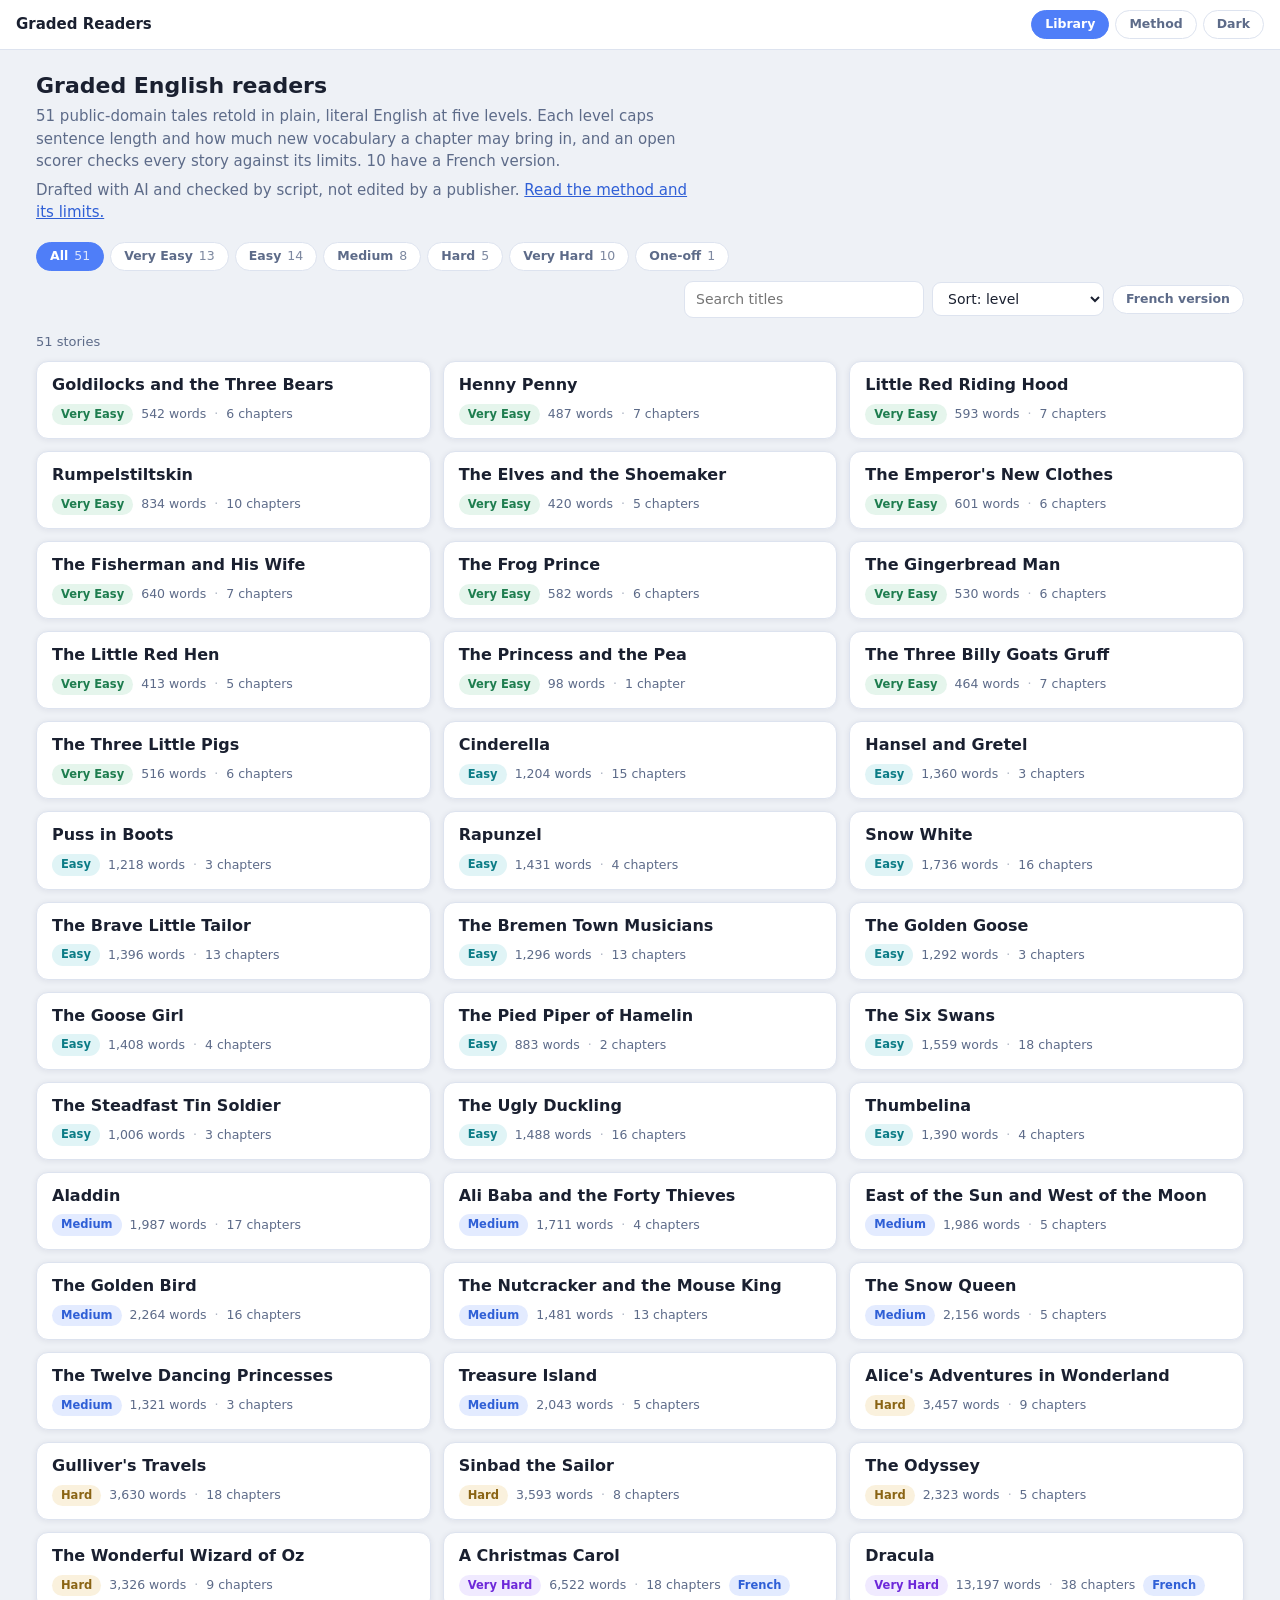
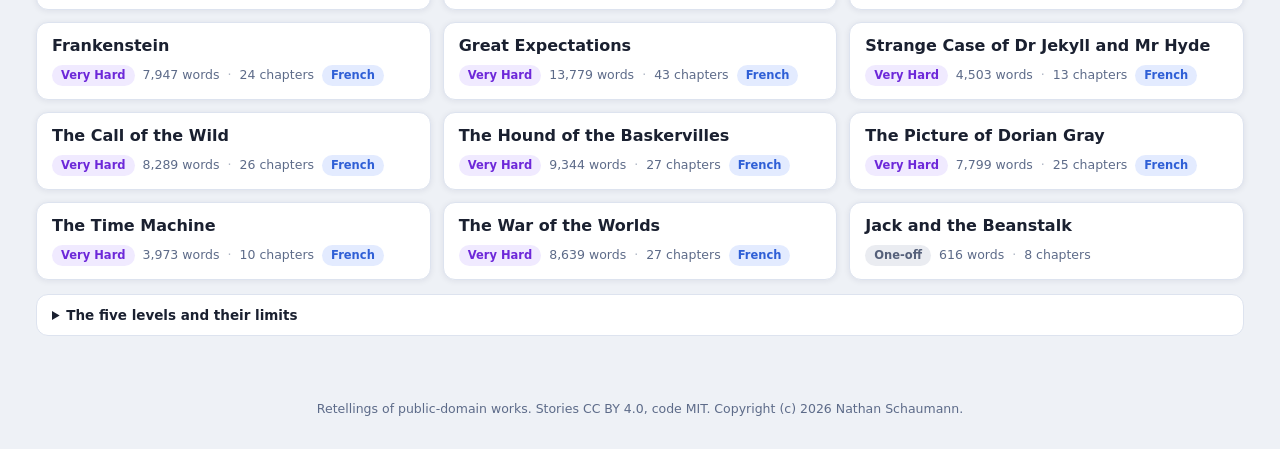
==== index.html @ 7c4550a3 "Initial commit: graded English readers (51 stories), scorer, static site Co-Authored-By: Claude Sonn" ====
<!doctype html>
<html lang="en">
<head>
<meta charset="utf-8">
<meta name="viewport" content="width=device-width, initial-scale=1">
<title>Graded Readers: public-domain tales in controlled English</title>
<meta name="description" content="Public-domain stories retold in controlled English at five levels, each checked by an open scorer. Some have a French version.">
<link rel="icon" href="data:,">
<link rel="stylesheet" href="css/style.css">
<script src="js/theme.js"></script>
</head>
<body>
<header class="topbar">
  <a class="brand" href="index.html">Graded Readers</a>
  <nav class="topnav">
    <a class="pill on" href="index.html">Library</a>
    <a class="pill" href="method.html">Method</a>
    <button class="pill" id="theme-btn" type="button">Dark</button>
  </nav>
</header>

<main class="wrap">
  <section class="intro">
    <h1>Graded English readers</h1>
    <p id="lede">Public-domain tales retold in plain, literal English at five levels. Each level caps sentence length and how much new vocabulary a chapter may bring in, and an open scorer checks every story against its limits.</p>
    <p>Drafted with AI and checked by script, not edited by a publisher. <a href="method.html">Read the method and its limits.</a></p>
  </section>

  <div class="controls">
    <div class="levels" id="levels" role="group" aria-label="Filter by level"></div>
    <div class="right">
      <input class="search" id="q" type="search" placeholder="Search titles" aria-label="Search titles" autocomplete="off">
      <select class="select" id="sort" aria-label="Sort stories">
        <option value="level">Sort: level</option>
        <option value="title">Sort: title A to Z</option>
        <option value="short">Sort: shortest first</option>
        <option value="long">Sort: longest first</option>
      </select>
      <button class="pill" id="frbtn" type="button" aria-pressed="false">French version</button>
    </div>
  </div>
  <div class="count" id="count" aria-live="polite"></div>
  <div class="grid" id="grid"></div>
  <p class="empty" id="empty" hidden>No story matches.</p>

  <details class="levelinfo">
    <summary>The five levels and their limits</summary>
    <div class="tablewrap"><table class="levels-table">
      <thead><tr><th>Level</th><th class="num">Longest sentence</th><th class="num">Guiraud ceiling, chapter</th><th class="num">Guiraud ceiling, story</th><th class="num">Stories</th></tr></thead>
      <tbody id="ltable"></tbody>
    </table></div>
    <p style="color:var(--muted);font-size:13px;margin:4px 0 0">Chapters are 300 to 600 words at every level. Guiraud is unique word stems divided by the square root of the word count, and a lower value means more repetition.</p>
  </details>
</main>

<footer class="foot">Retellings of public-domain works. Stories CC BY 4.0, code MIT. Copyright (c) 2026 Nathan Schaumann.</footer>
<script src="js/library.js"></script>
</body>
</html>
---- css/style.css ----
/* Graded Readers: shared styles. Light and dark from tokens. */
:root {
  --bg: #eef1f6; --card: #fff; --card-2: #f5f7fb;
  --border: #dde3ef; --border-soft: #e8ecf4;
  --text: #1a2030; --muted: #5d6b89;
  --accent: #4f7ef8; --accent-text: #2f5fd6; --accent-soft: #e3ebff;
  --on-accent: #fff;
  --paper: #fff; --paper-text: #1d2333;
  --fr-bg: #f3f6ff; --fr-bar: #8fa8f0;
  --lv-VE: #1e7d4f; --lv-VE-bg: #e5f5ec;
  --lv-E: #0c7c86; --lv-E-bg: #e0f4f6;
  --lv-M: #2f5fd6; --lv-M-bg: #e3ebff;
  --lv-H: #8a6414; --lv-H-bg: #faf1dd;
  --lv-VH: #6d28d9; --lv-VH-bg: #f0eaff;
  --lv-oneoff: #55607a; --lv-oneoff-bg: #eaecf1;
  --shadow: 0 1px 6px rgba(20,30,60,.08);
  --radius: 12px;
  --font-sans: -apple-system, BlinkMacSystemFont, "Segoe UI", system-ui, sans-serif;
  --font-read: Georgia, "Iowan Old Style", "Palatino Linotype", Palatino, "Times New Roman", serif;
  --read-size: 19px;
}
:root[data-theme="dark"] {
  --bg: #12151d; --card: #1b202c; --card-2: #212838;
  --border: #2c3446; --border-soft: #262d3d;
  --text: #e6eaf4; --muted: #9aa6c0;
  --accent: #7c9bff; --accent-text: #9db4ff; --accent-soft: #24304f;
  --on-accent: #0d1220;
  --paper: #181d29; --paper-text: #dfe4f0;
  --fr-bg: #1e2638; --fr-bar: #4d64a8;
  --lv-VE: #6fd6a0; --lv-VE-bg: #17322a;
  --lv-E: #6bd2dc; --lv-E-bg: #15313a;
  --lv-M: #9db4ff; --lv-M-bg: #22305a;
  --lv-H: #f0c96a; --lv-H-bg: #3a2f14;
  --lv-VH: #c4a6ff; --lv-VH-bg: #2f2350;
  --lv-oneoff: #b3bdd4; --lv-oneoff-bg: #2a3142;
  --shadow: 0 1px 6px rgba(0,0,0,.4);
}
@media (prefers-color-scheme: dark) {
  :root:not([data-theme="light"]) {
    --bg: #12151d; --card: #1b202c; --card-2: #212838;
    --border: #2c3446; --border-soft: #262d3d;
    --text: #e6eaf4; --muted: #9aa6c0;
    --accent: #7c9bff; --accent-text: #9db4ff; --accent-soft: #24304f;
    --on-accent: #0d1220;
    --paper: #181d29; --paper-text: #dfe4f0;
    --fr-bg: #1e2638; --fr-bar: #4d64a8;
    --lv-VE: #6fd6a0; --lv-VE-bg: #17322a;
    --lv-E: #6bd2dc; --lv-E-bg: #15313a;
    --lv-M: #9db4ff; --lv-M-bg: #22305a;
    --lv-H: #f0c96a; --lv-H-bg: #3a2f14;
    --lv-VH: #c4a6ff; --lv-VH-bg: #2f2350;
    --lv-oneoff: #b3bdd4; --lv-oneoff-bg: #2a3142;
    --shadow: 0 1px 6px rgba(0,0,0,.4);
  }
}

* , *::before, *::after { box-sizing: border-box; }
html { -webkit-text-size-adjust: 100%; }
body {
  margin: 0; background: var(--bg); color: var(--text);
  font-family: var(--font-sans); font-size: 15px; line-height: 1.5;
}
a { color: var(--accent-text); }
button, input, select { font: inherit; color: inherit; }
[hidden] { display: none !important; }

/* ---------- top bar ---------- */
.topbar {
  display: flex; align-items: center; gap: 14px; flex-wrap: wrap;
  padding: 10px 16px; background: var(--card); border-bottom: 1px solid var(--border);
}
.brand { font-weight: 700; font-size: 15px; color: var(--text); text-decoration: none; white-space: nowrap; }
.topnav { display: flex; gap: 6px; margin-left: auto; align-items: center; flex-wrap: wrap; }
.pill {
  display: inline-flex; align-items: center; gap: 6px; appearance: none; cursor: pointer;
  font-size: 12.5px; font-weight: 700; line-height: 1.35; white-space: nowrap;
  padding: 5px 13px; border-radius: 999px; text-decoration: none;
  border: 1px solid var(--border); background: var(--card); color: var(--muted);
}
.pill:hover { border-color: var(--accent); color: var(--text); }
.pill[aria-pressed="true"], .pill.on { background: var(--accent); border-color: var(--accent); color: var(--on-accent); }
.pill .n { font-weight: 500; opacity: .8; }

/* ---------- library ---------- */
.wrap { max-width: 1240px; margin: 0 auto; padding: 22px 16px 40px; }
.intro h1 { font-size: 22px; margin: 0 0 6px; line-height: 1.25; }
.intro p { margin: 0 0 6px; color: var(--muted); max-width: 70ch; }
.controls { display: flex; flex-wrap: wrap; gap: 10px 14px; align-items: center; margin: 18px 0 14px; }
.controls .levels { display: flex; flex-wrap: wrap; gap: 6px; }
.controls .right { display: flex; gap: 8px; margin-left: auto; align-items: center; flex-wrap: wrap; }
.search, .select {
  border: 1px solid var(--border); background: var(--card); border-radius: 9px;
  padding: 7px 11px; font-size: 14px;
}
.search { width: 240px; max-width: 100%; }
.count { color: var(--muted); font-size: 13px; margin-bottom: 10px; }

.grid { display: grid; grid-template-columns: repeat(auto-fill, minmax(360px, 1fr)); gap: 12px; }
.card {
  display: flex; flex-direction: column; gap: 8px; text-decoration: none; color: var(--text);
  background: var(--card); border: 1px solid var(--border); border-radius: var(--radius);
  padding: 13px 15px; box-shadow: var(--shadow); transition: border-color .12s, transform .08s;
}
.card:hover { border-color: var(--accent); transform: translateY(-1px); }
.card:focus-visible, .pill:focus-visible, .search:focus-visible, .select:focus-visible, .btn:focus-visible {
  outline: 2px solid var(--accent); outline-offset: 2px;
}
.card h2 { font-size: 16px; line-height: 1.3; margin: 0; font-weight: 700; }
.card .row { display: flex; gap: 6px 8px; align-items: center; flex-wrap: wrap; font-size: 12.5px; color: var(--muted); }
.card .row .dot { opacity: .5; }
.badge {
  display: inline-block; font-size: 11.5px; font-weight: 700; padding: 2px 9px; border-radius: 999px;
  white-space: nowrap; line-height: 1.5;
}
.badge.fr { background: var(--accent-soft); color: var(--accent-text); }
.lv-VE { background: var(--lv-VE-bg); color: var(--lv-VE); }
.lv-E { background: var(--lv-E-bg); color: var(--lv-E); }
.lv-M { background: var(--lv-M-bg); color: var(--lv-M); }
.lv-H { background: var(--lv-H-bg); color: var(--lv-H); }
.lv-VH { background: var(--lv-VH-bg); color: var(--lv-VH); }
.lv-oneoff { background: var(--lv-oneoff-bg); color: var(--lv-oneoff); }
.empty { color: var(--muted); padding: 30px 0; text-align: center; }

.levels-table { margin: 4px 0 0; }
details.levelinfo { margin-top: 14px; background: var(--card); border: 1px solid var(--border); border-radius: var(--radius); padding: 10px 15px; }
details.levelinfo summary { cursor: pointer; font-weight: 700; font-size: 13.5px; }
.tablewrap { overflow-x: auto; }
table { border-collapse: collapse; width: 100%; font-size: 13.5px; margin: 8px 0; }
th, td { text-align: left; padding: 6px 10px; border-bottom: 1px solid var(--border-soft); white-space: nowrap; }
th { color: var(--muted); font-weight: 700; font-size: 12.5px; }
td.num, th.num { text-align: right; }

.foot { color: var(--muted); font-size: 12.5px; text-align: center; padding: 24px 16px 30px; }

/* ---------- reader ---------- */
.readerbar {
  position: sticky; top: 0; z-index: 5; background: var(--card); border-bottom: 1px solid var(--border);
  padding: 8px 16px; display: flex; flex-wrap: wrap; gap: 8px 10px; align-items: center;
}
.readerbar .title { font-weight: 700; font-size: 15px; margin-right: auto; min-width: 0; }
.seg { display: inline-flex; border: 1px solid var(--border); border-radius: 999px; overflow: hidden; }
.seg button {
  appearance: none; border: 0; background: var(--card); color: var(--muted); cursor: pointer;
  padding: 5px 12px; font-size: 12.5px; font-weight: 700; white-space: nowrap;
}
.seg button + button { border-left: 1px solid var(--border); }
.seg button[aria-pressed="true"] { background: var(--accent); color: var(--on-accent); }
.tool { display: inline-flex; align-items: center; gap: 6px; font-size: 12.5px; color: var(--muted); white-space: nowrap; }
.tool input[type=checkbox] { accent-color: var(--accent); }
.readerbar .select { padding: 4px 8px; font-size: 12.5px; max-width: 220px; }

.paper {
  max-width: 44rem; margin: 22px auto 60px; padding: 30px 34px 40px; background: var(--paper); color: var(--paper-text);
  border: 1px solid var(--border); border-radius: var(--radius); box-shadow: var(--shadow);
  font-family: var(--font-read); font-size: var(--read-size); line-height: 1.7;
}
.paper.wide { max-width: 78rem; }
.story-head h1 { font-family: var(--font-sans); font-size: 26px; line-height: 1.25; margin: 0 0 8px; }
.story-head .row { display: flex; flex-wrap: wrap; gap: 6px 10px; align-items: center; font: 13px/1.4 var(--font-sans); color: var(--muted); }
details.report { font: 13.5px/1.5 var(--font-sans); margin: 14px 0 6px; border: 1px solid var(--border); border-radius: 10px; padding: 8px 12px; background: var(--card-2); color: var(--text); }
details.report summary { cursor: pointer; font-weight: 700; }
details.report p { margin: 8px 0; }
.chapter { margin-top: 2.2em; scroll-margin-top: 70px; }
.chapter .eyebrow { font: 700 12px/1 var(--font-sans); letter-spacing: .08em; text-transform: uppercase; color: var(--muted); }
.chapter h2 { font-family: var(--font-sans); font-size: 21px; line-height: 1.3; margin: 6px 0 4px; }
.chapter .also { font: 13px/1.4 var(--font-sans); color: var(--muted); margin: 0 0 8px; }
.para { margin: 0 0 1.05em; }
.pair { display: grid; grid-template-columns: 1fr; gap: 0; margin: 0 0 1.05em; }
.pair.two { grid-template-columns: 1fr 1fr; gap: 0 30px; }
.pair .fr, .para.fr { background: var(--fr-bg); border-left: 3px solid var(--fr-bar); padding: 6px 12px; border-radius: 0 8px 8px 0; }
.pair.two .fr { margin: 0; }
.pair .en, .pair .fr { margin: 0; }
.pair:not(.two) .fr { margin-top: .55em; }
.summary { font: italic 14px/1.5 var(--font-sans); color: var(--muted); margin: -.55em 0 1.05em; padding-left: 12px; border-left: 3px solid var(--border); }
.script .line { display: block; margin: 0 0 .25em; }
.sp { font-family: var(--font-sans); font-weight: 700; font-size: .82em; color: var(--accent-text); margin-right: .35em; }
.pager { display: flex; justify-content: space-between; gap: 10px; margin-top: 2.4em; font-family: var(--font-sans); }
.btn { display: inline-block; text-decoration: none; cursor: pointer; border: 1px solid var(--border); background: var(--card); color: var(--text); border-radius: 9px; padding: 7px 14px; font: 700 13px var(--font-sans); }
.btn:hover { border-color: var(--accent); }
.loading, .err { max-width: 44rem; margin: 40px auto; padding: 0 16px; color: var(--muted); }

/* method page */
.doc { max-width: 46rem; margin: 22px auto 50px; padding: 26px 30px 34px; background: var(--card); border: 1px solid var(--border); border-radius: var(--radius); box-shadow: var(--shadow); line-height: 1.6; }
.doc h1 { font-size: 24px; margin: 0 0 4px; }
.doc h2 { font-size: 18px; margin: 1.5em 0 .4em; }
.doc ul { padding-left: 1.2em; }
.doc li { margin: .35em 0; }
.doc code { font-family: ui-monospace, "SF Mono", Menlo, Consolas, monospace; font-size: .9em; background: var(--card-2); padding: 1px 5px; border-radius: 5px; }

@media (max-width: 900px) {
  .pair.two { grid-template-columns: 1fr; }
  .pair.two .fr { margin-top: .55em; }
}
@media (max-width: 640px) {
  .grid { grid-template-columns: 1fr; }
  .paper { margin: 12px 0 40px; padding: 20px 16px 30px; border-radius: 0; border-left: 0; border-right: 0; }
  .doc { margin: 12px 0 30px; padding: 20px 16px 26px; border-radius: 0; border-left: 0; border-right: 0; }
  .story-head h1 { font-size: 18px; }
  .story-head .row { gap: 6px 8px; font-size: 12.5px; }
  .readerbar { position: static; }
  .readerbar .title { flex-basis: 100%; }
  .search { width: 100%; }
  .controls .right { margin-left: 0; width: 100%; }
}
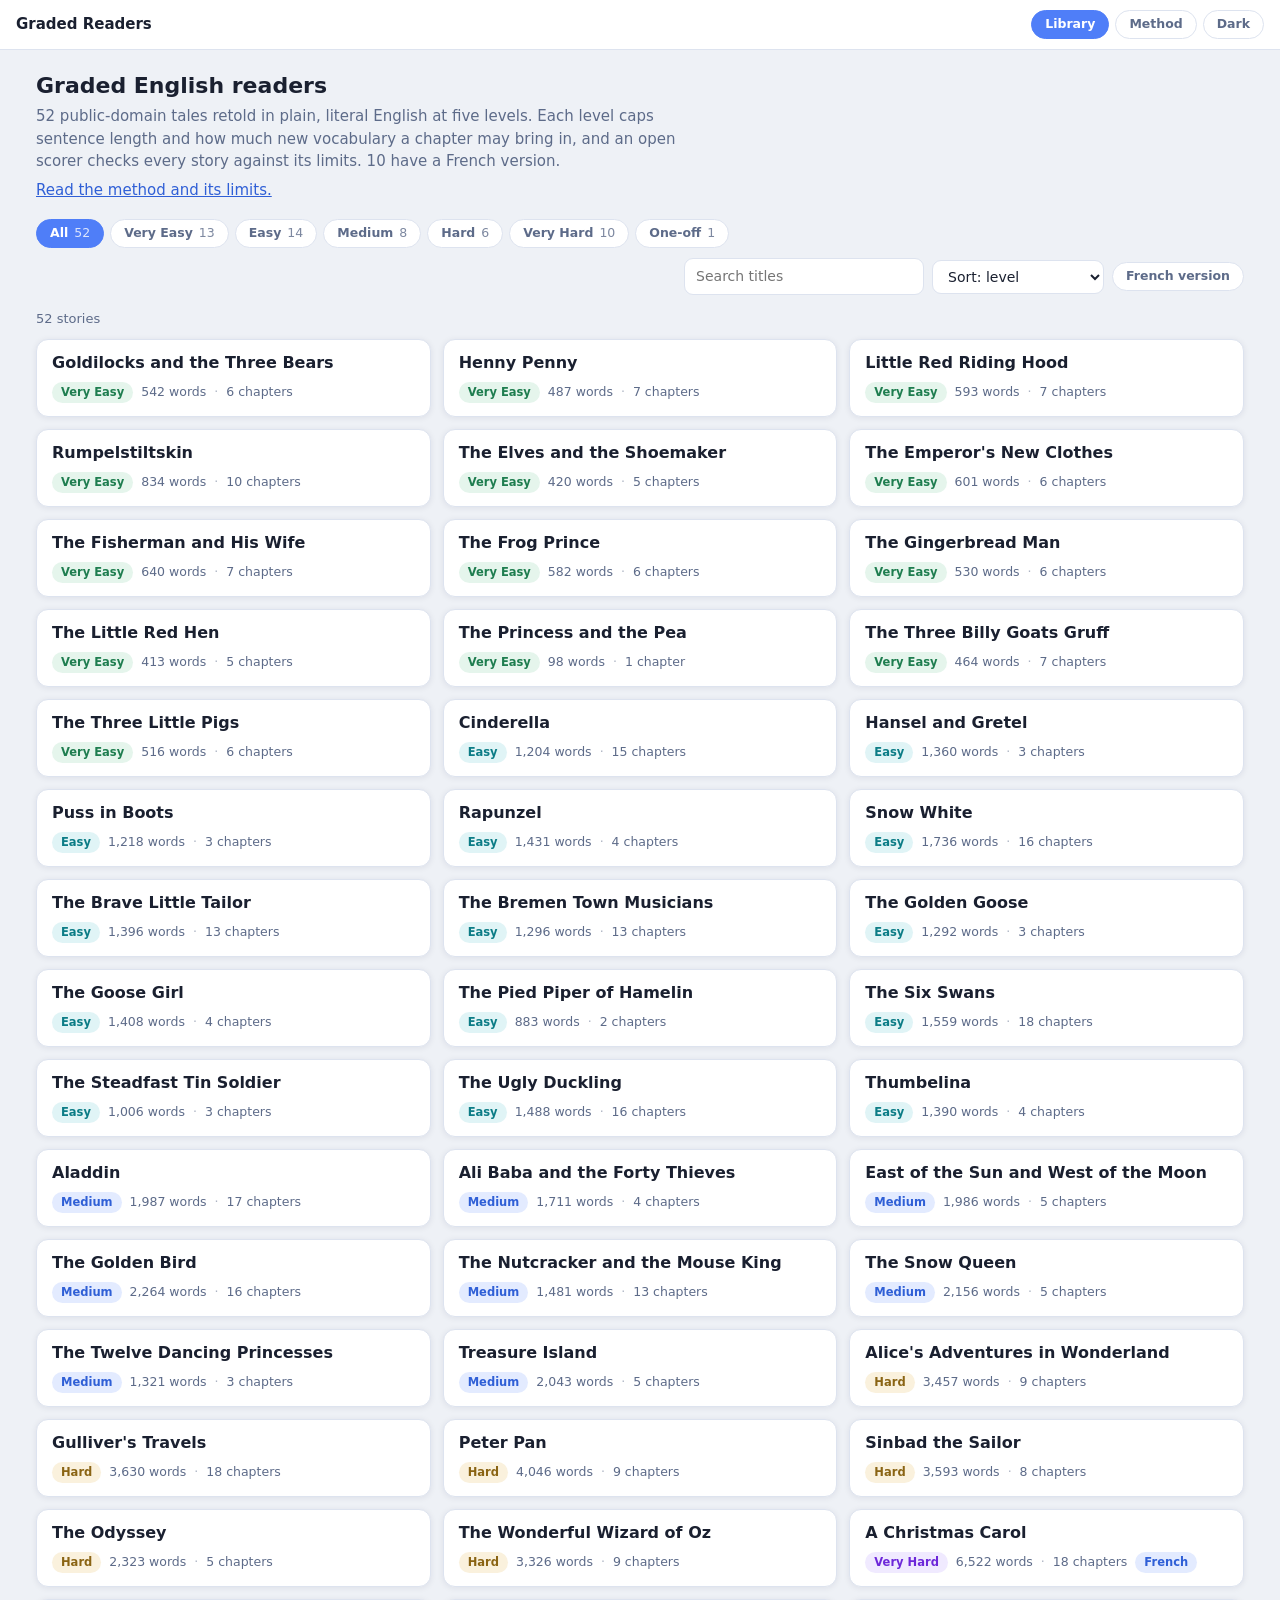
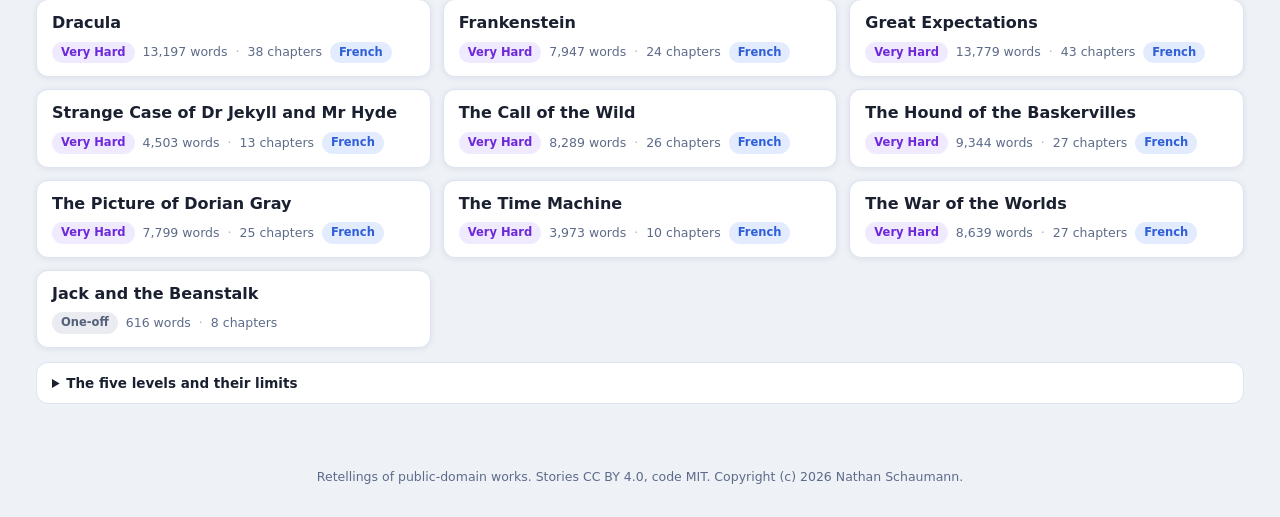
==== commit e51ffa24: "Remove the AI-drafted line from the page intro" ====
--- a/index.html
+++ b/index.html
@@ -23,7 +23,7 @@
   <section class="intro">
     <h1>Graded English readers</h1>
     <p id="lede">Public-domain tales retold in plain, literal English at five levels. Each level caps sentence length and how much new vocabulary a chapter may bring in, and an open scorer checks every story against its limits.</p>
-    <p>Drafted with AI and checked by script, not edited by a publisher. <a href="method.html">Read the method and its limits.</a></p>
+    <p><a href="method.html">Read the method and its limits.</a></p>
   </section>
 
   <div class="controls">
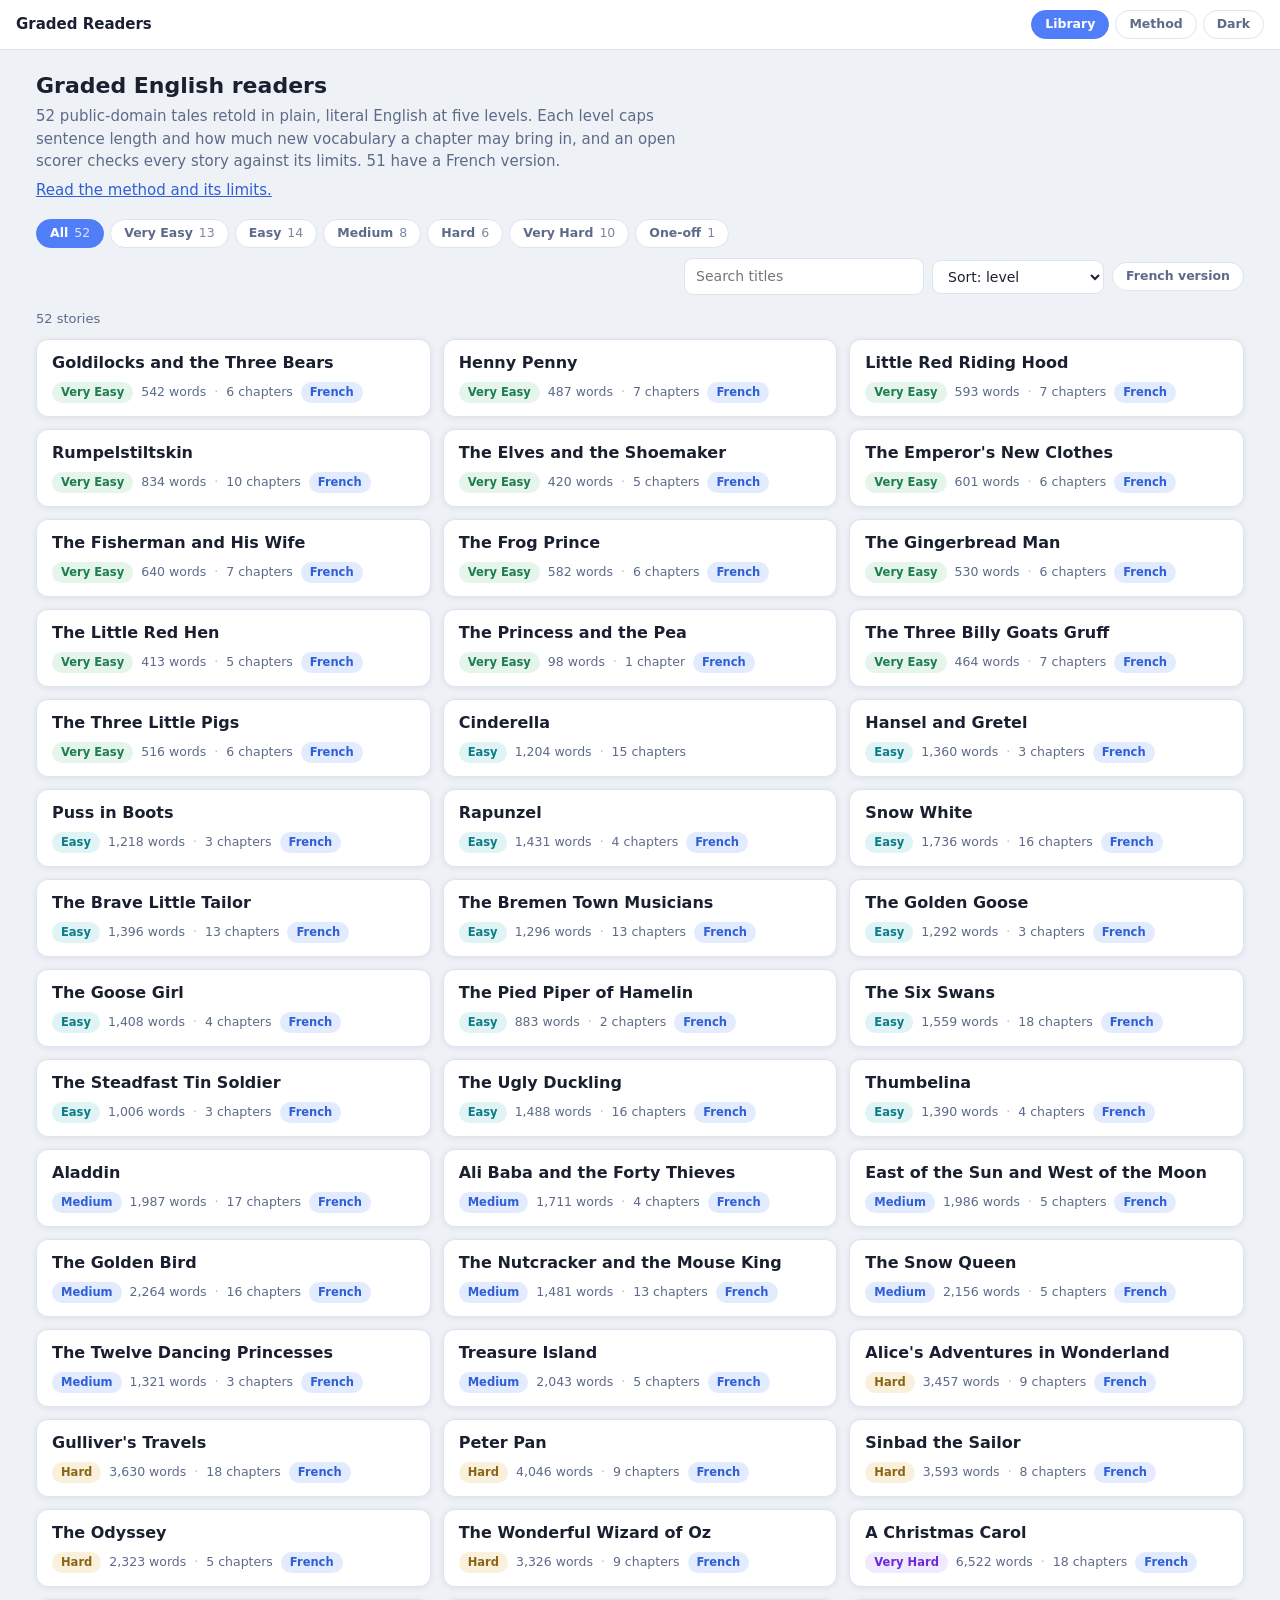
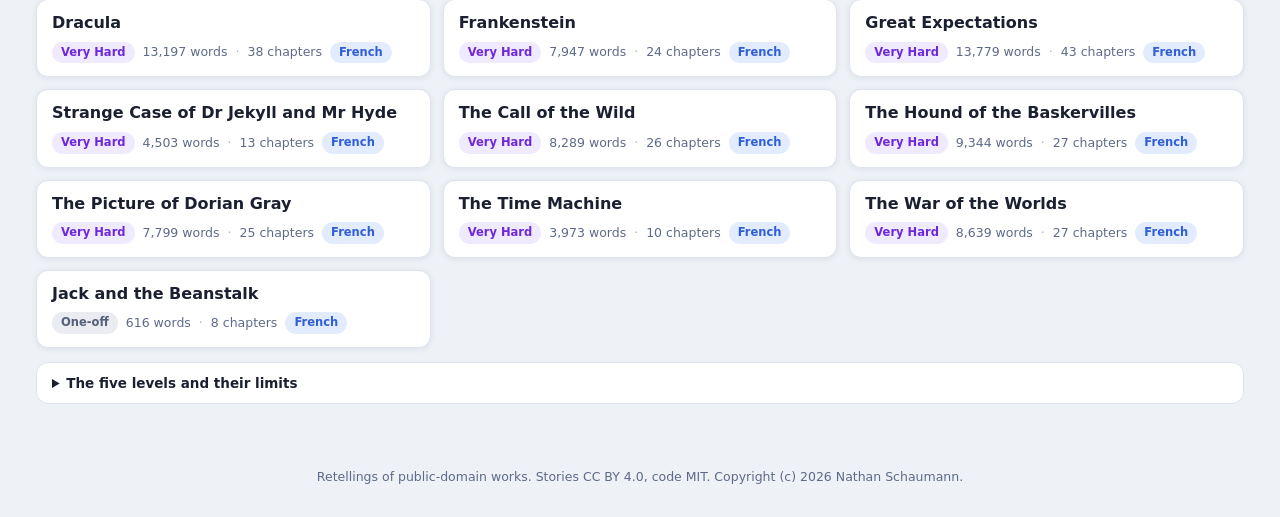
==== commit 2cee8c34: "Add French versions for 41 more stories (51 of 52 now have French) Taken from the app's newest night" ====
--- a/index.html
+++ b/index.html
@@ -4,7 +4,7 @@
 <meta charset="utf-8">
 <meta name="viewport" content="width=device-width, initial-scale=1">
 <title>Graded Readers: public-domain tales in controlled English</title>
-<meta name="description" content="Public-domain stories retold in controlled English at five levels, each checked by an open scorer. Some have a French version.">
+<meta name="description" content="Public-domain stories retold in controlled English at five levels, each checked by an open scorer. Most have a French version.">
 <link rel="icon" href="data:,">
 <link rel="stylesheet" href="css/style.css">
 <script src="js/theme.js"></script>
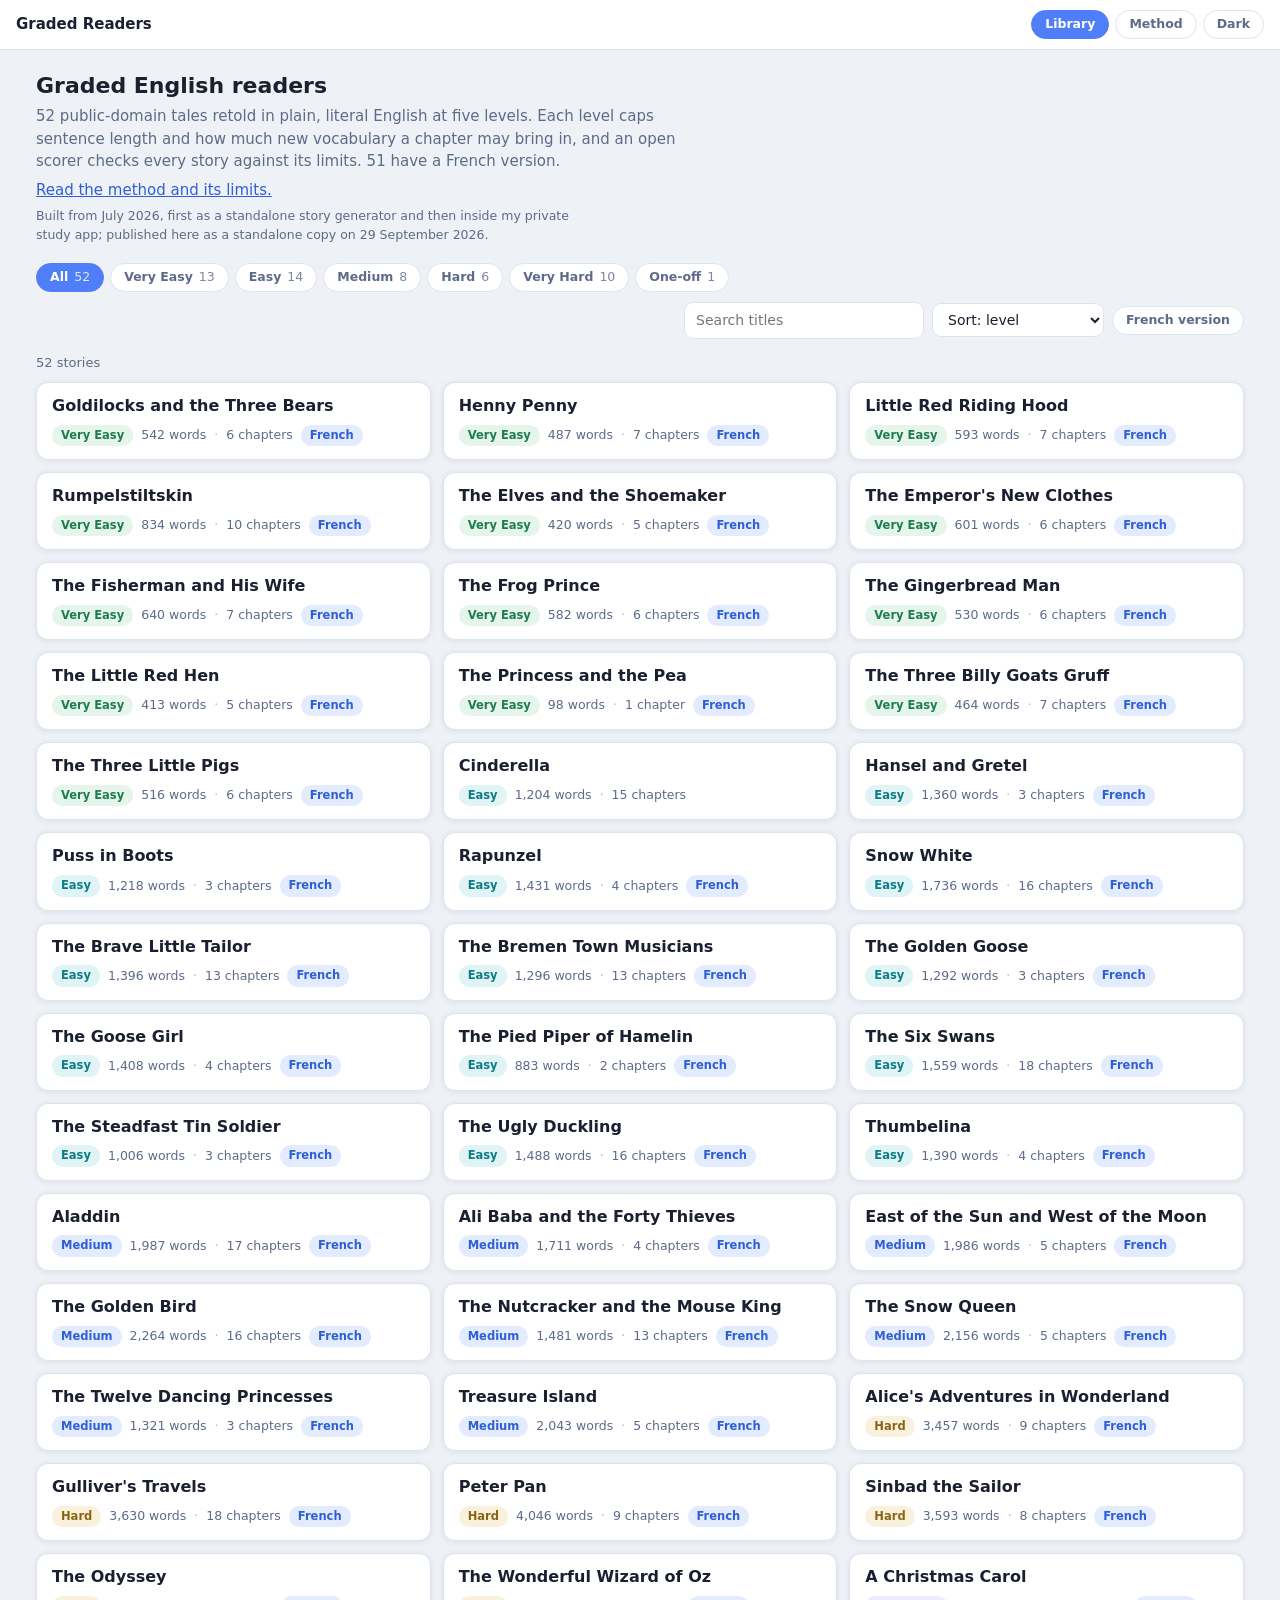
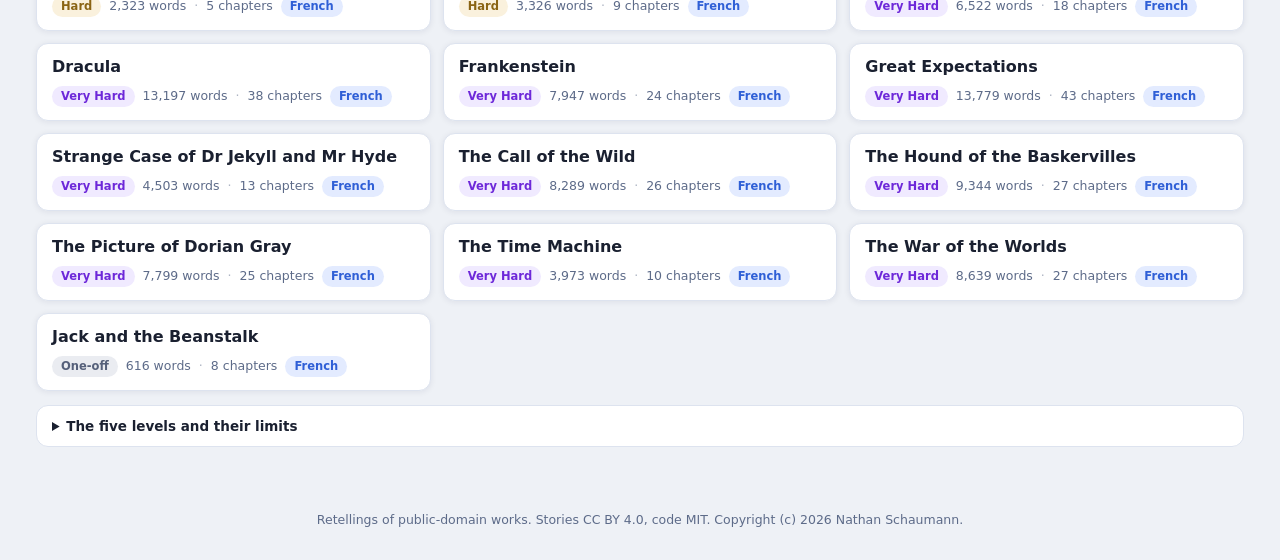
==== commit 8e575ae9: "Add dated origin line under the library intro and in the README Co-Authored-By: Claude Sonnet 5.5 <n" ====
--- a/index.html
+++ b/index.html
@@ -5,6 +5,15 @@
 <meta name="viewport" content="width=device-width, initial-scale=1">
 <title>Graded Readers: public-domain tales in controlled English</title>
 <meta name="description" content="Public-domain stories retold in controlled English at five levels, each checked by an open scorer. Most have a French version.">
+<meta property="og:title" content="Graded Readers: public-domain tales in controlled English">
+<meta property="og:description" content="Public-domain stories retold in controlled English at five levels, each checked by an open scorer. Most have a French version.">
+<meta property="og:type" content="website">
+<meta property="og:url" content="https://nathanschaumann.github.io/graded-readers/">
+<meta property="og:image" content="https://nathanschaumann.github.io/graded-readers/og.png">
+<meta property="og:image:width" content="1200">
+<meta property="og:image:height" content="627">
+<meta property="og:image:alt" content="Graded English readers by Nathan Schaumann, with a screenshot of the story library showing stories at five levels.">
+<meta name="twitter:card" content="summary_large_image">
 <link rel="icon" href="data:,">
 <link rel="stylesheet" href="css/style.css">
 <script src="js/theme.js"></script>
@@ -24,6 +33,7 @@
     <h1>Graded English readers</h1>
     <p id="lede">Public-domain tales retold in plain, literal English at five levels. Each level caps sentence length and how much new vocabulary a chapter may bring in, and an open scorer checks every story against its limits.</p>
     <p><a href="method.html">Read the method and its limits.</a></p>
+    <p class="origin-line" id="origin-line">Built from July 2026, first as a standalone story generator and then inside my private study app; published here as a standalone copy on 29 September 2026.</p>
   </section>
 
   <div class="controls">
--- a/css/style.css
+++ b/css/style.css
@@ -85,6 +85,7 @@
 .wrap { max-width: 1240px; margin: 0 auto; padding: 22px 16px 40px; }
 .intro h1 { font-size: 22px; margin: 0 0 6px; line-height: 1.25; }
 .intro p { margin: 0 0 6px; color: var(--muted); max-width: 70ch; }
+.intro .origin-line { font-size: 12.5px; }
 .controls { display: flex; flex-wrap: wrap; gap: 10px 14px; align-items: center; margin: 18px 0 14px; }
 .controls .levels { display: flex; flex-wrap: wrap; gap: 6px; }
 .controls .right { display: flex; gap: 8px; margin-left: auto; align-items: center; flex-wrap: wrap; }
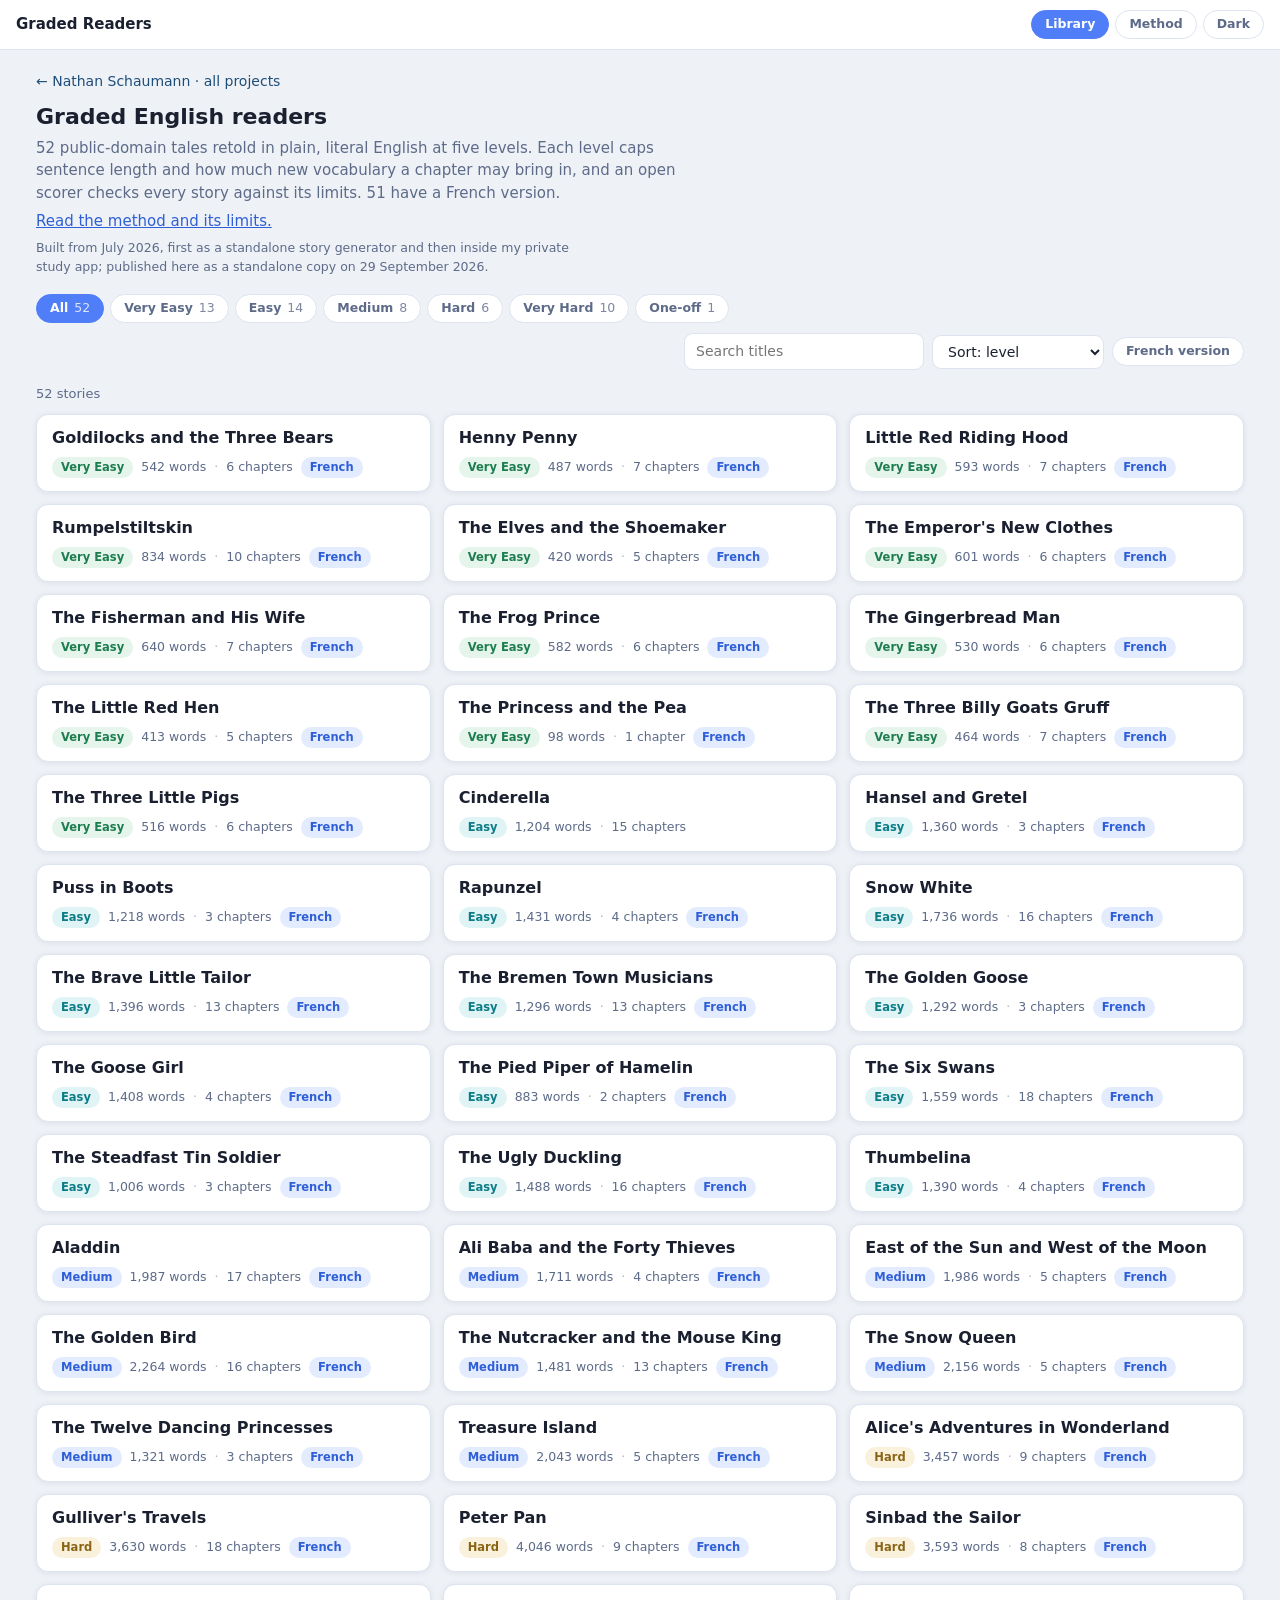
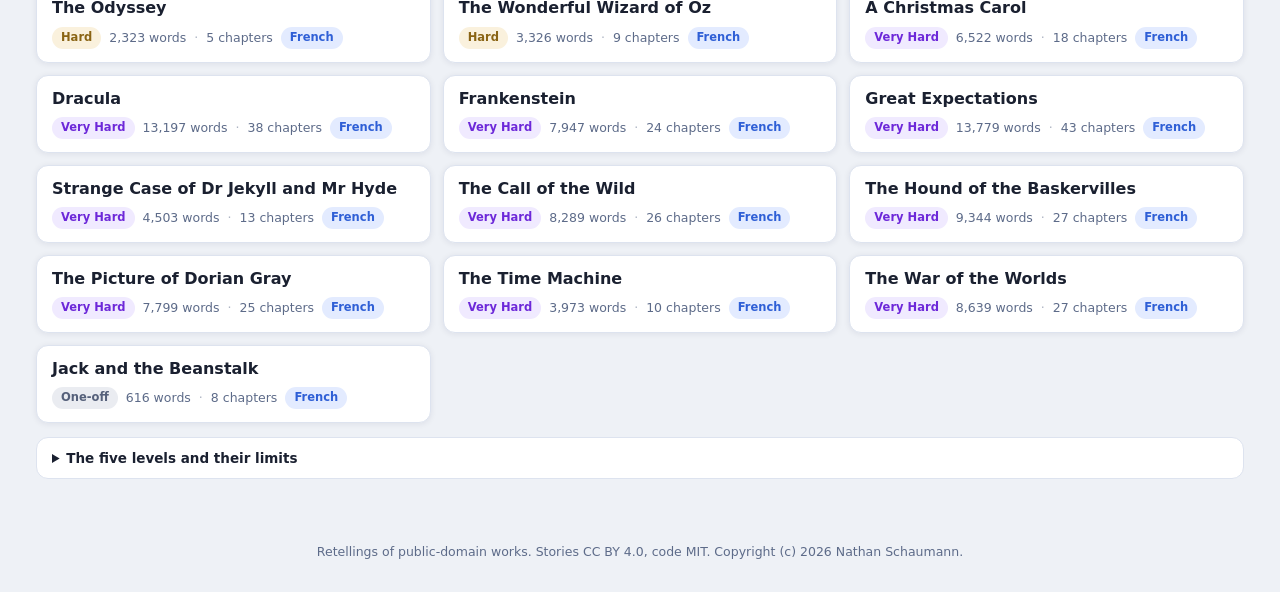
==== commit 01c411c7: "Add a link back to nschaumann.com at the top of every page Library and method page: first item in th" ====
--- a/index.html
+++ b/index.html
@@ -29,6 +29,7 @@
 </header>
 
 <main class="wrap">
+  <nav class="home-link" style="font:14px/1.4 system-ui,-apple-system,sans-serif;margin:0 0 12px"><a href="https://nschaumann.com/" style="color:#1F4E79;text-decoration:none">← Nathan Schaumann · all projects</a></nav>
   <section class="intro">
     <h1>Graded English readers</h1>
     <p id="lede">Public-domain tales retold in plain, literal English at five levels. Each level caps sentence length and how much new vocabulary a chapter may bring in, and an open scorer checks every story against its limits.</p>
--- a/css/style.css
+++ b/css/style.css
@@ -203,3 +203,13 @@
   .search { width: 100%; }
   .controls .right { margin-left: 0; width: 100%; }
 }
+
+/* Reader page: holds the "Nathan Schaumann, all projects" link, lined up with the story title. */
+.home-wrap { max-width: 44rem; margin: 14px auto 0; padding: 0 35px; }
+@media (max-width: 640px) { .home-wrap { padding: 0 16px; } }
+
+/* "Nathan Schaumann, all projects" link: its inline dark blue is unreadable on the dark theme. */
+:root[data-theme="dark"] .home-link a { color: #9db4ff !important; }
+@media (prefers-color-scheme: dark) {
+  :root:not([data-theme="light"]) .home-link a { color: #9db4ff !important; }
+}
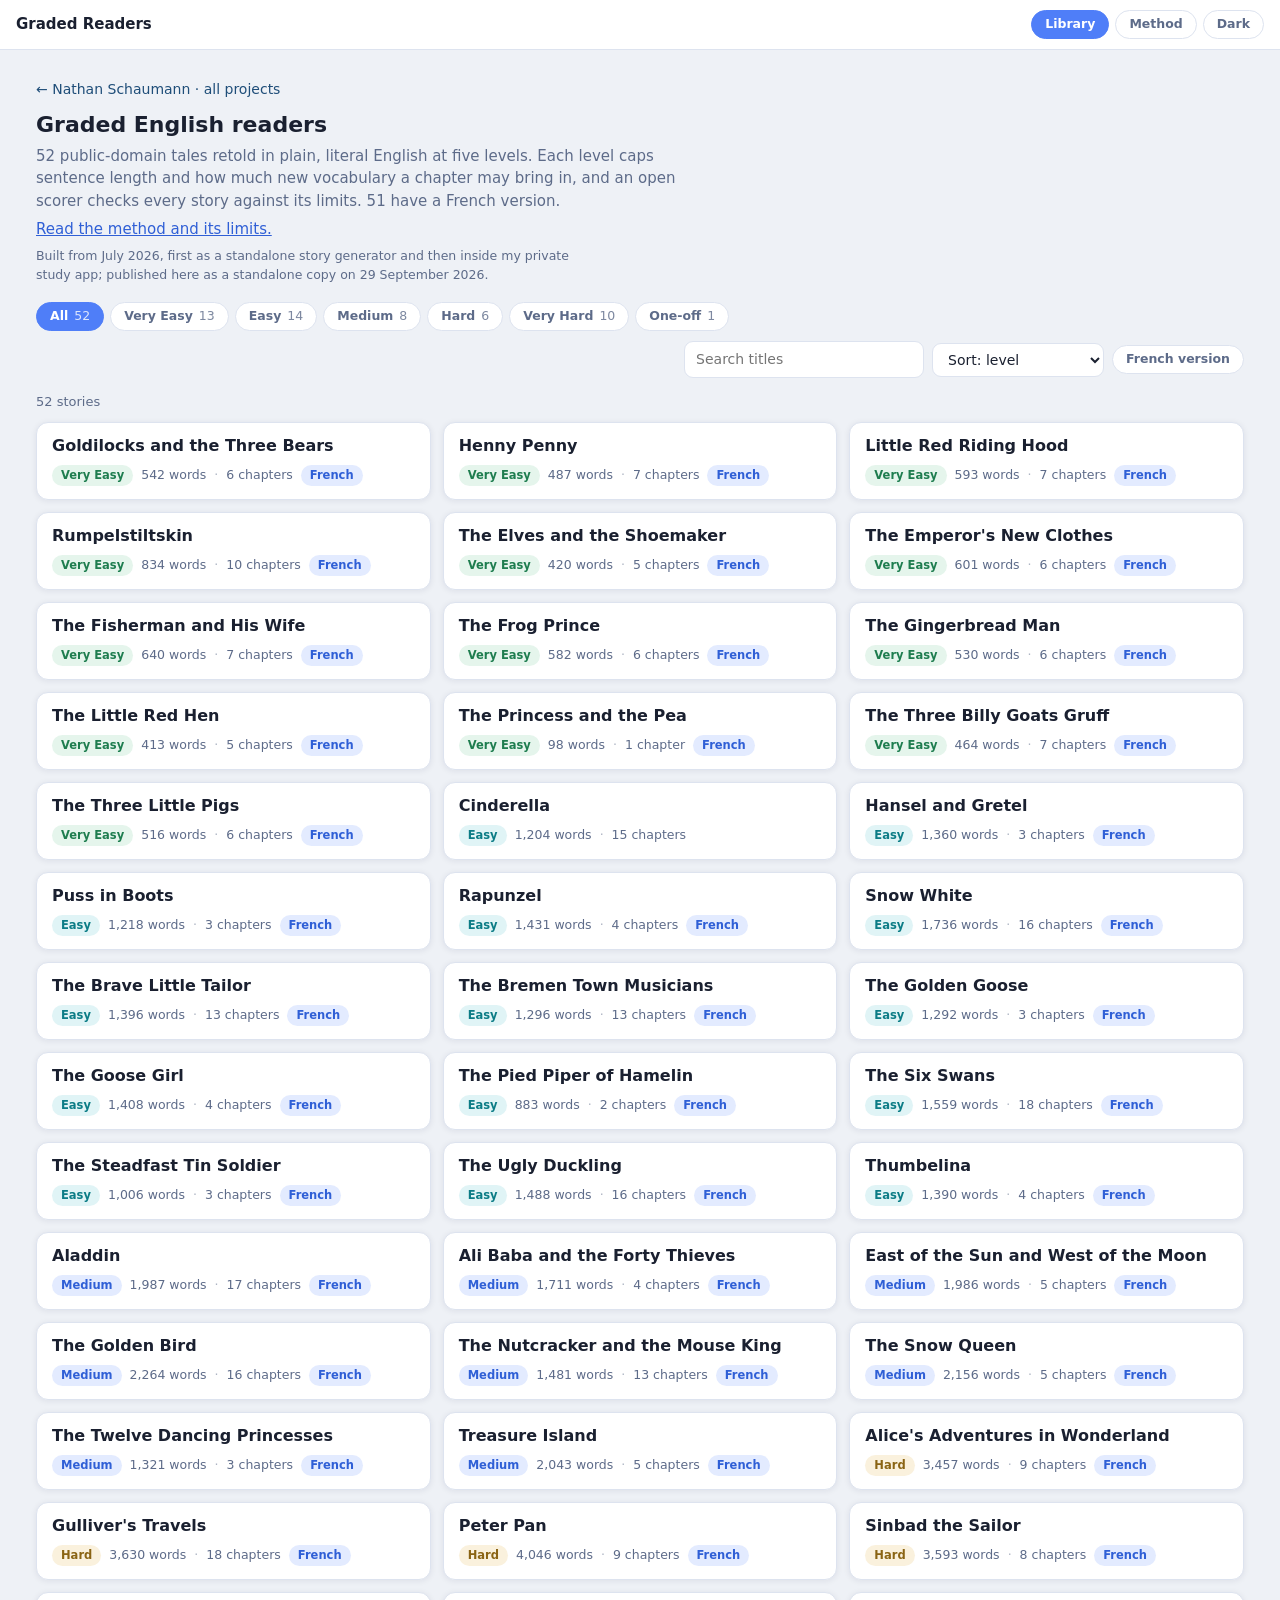
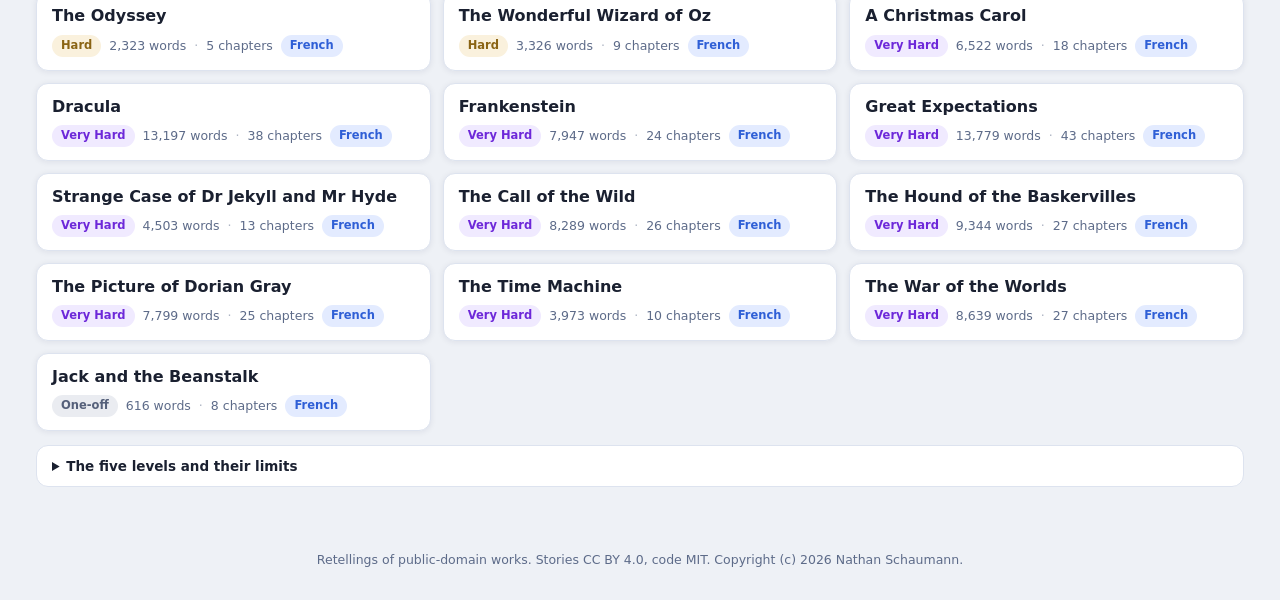
==== commit d4e612e6: "Open light on every device; favicon; bigger tap targets The automatic dark styles (the two system-se" ====
--- a/index.html
+++ b/index.html
@@ -14,7 +14,7 @@
 <meta property="og:image:height" content="627">
 <meta property="og:image:alt" content="Graded English readers by Nathan Schaumann, with a screenshot of the story library showing stories at five levels.">
 <meta name="twitter:card" content="summary_large_image">
-<link rel="icon" href="data:,">
+<link rel="icon" type="image/svg+xml" href="/favicon.svg">
 <link rel="stylesheet" href="css/style.css">
 <script src="js/theme.js"></script>
 </head>
@@ -29,7 +29,7 @@
 </header>
 
 <main class="wrap">
-  <nav class="home-link" style="font:14px/1.4 system-ui,-apple-system,sans-serif;margin:0 0 12px"><a href="https://nschaumann.com/" style="color:#1F4E79;text-decoration:none">← Nathan Schaumann · all projects</a></nav>
+  <nav class="home-link" style="font:14px/1.4 system-ui,-apple-system,sans-serif;margin:0 0 4px"><a href="https://nschaumann.com/" style="display:inline-block;padding:8px 0;color:#1F4E79;text-decoration:none">← Nathan Schaumann · all projects</a></nav>
   <section class="intro">
     <h1>Graded English readers</h1>
     <p id="lede">Public-domain tales retold in plain, literal English at five levels. Each level caps sentence length and how much new vocabulary a chapter may bring in, and an open scorer checks every story against its limits.</p>
--- a/css/style.css
+++ b/css/style.css
@@ -1,5 +1,7 @@
-/* Graded Readers: shared styles. Light and dark from tokens. */
+/* Graded Readers: shared styles. Light is the default on every device; dark is only ever an explicit choice
+   made with the Dark button (html[data-theme="dark"]). The system colour setting is never followed. */
 :root {
+  color-scheme: light;
   --bg: #eef1f6; --card: #fff; --card-2: #f5f7fb;
   --border: #dde3ef; --border-soft: #e8ecf4;
   --text: #1a2030; --muted: #5d6b89;
@@ -34,24 +36,6 @@
   --lv-VH: #c4a6ff; --lv-VH-bg: #2f2350;
   --lv-oneoff: #b3bdd4; --lv-oneoff-bg: #2a3142;
   --shadow: 0 1px 6px rgba(0,0,0,.4);
-}
-@media (prefers-color-scheme: dark) {
-  :root:not([data-theme="light"]) {
-    --bg: #12151d; --card: #1b202c; --card-2: #212838;
-    --border: #2c3446; --border-soft: #262d3d;
-    --text: #e6eaf4; --muted: #9aa6c0;
-    --accent: #7c9bff; --accent-text: #9db4ff; --accent-soft: #24304f;
-    --on-accent: #0d1220;
-    --paper: #181d29; --paper-text: #dfe4f0;
-    --fr-bg: #1e2638; --fr-bar: #4d64a8;
-    --lv-VE: #6fd6a0; --lv-VE-bg: #17322a;
-    --lv-E: #6bd2dc; --lv-E-bg: #15313a;
-    --lv-M: #9db4ff; --lv-M-bg: #22305a;
-    --lv-H: #f0c96a; --lv-H-bg: #3a2f14;
-    --lv-VH: #c4a6ff; --lv-VH-bg: #2f2350;
-    --lv-oneoff: #b3bdd4; --lv-oneoff-bg: #2a3142;
-    --shadow: 0 1px 6px rgba(0,0,0,.4);
-  }
 }
 
 * , *::before, *::after { box-sizing: border-box; }
@@ -208,8 +192,15 @@
 .home-wrap { max-width: 44rem; margin: 14px auto 0; padding: 0 35px; }
 @media (max-width: 640px) { .home-wrap { padding: 0 16px; } }
 
-/* "Nathan Schaumann, all projects" link: its inline dark blue is unreadable on the dark theme. */
+/* "Nathan Schaumann, all projects" link: its inline dark blue is unreadable on the explicit dark theme. */
 :root[data-theme="dark"] .home-link a { color: #9db4ff !important; }
-@media (prefers-color-scheme: dark) {
-  :root:not([data-theme="light"]) .home-link a { color: #9db4ff !important; }
-}
+
+/* Touch-size tap targets (phones, tablets, any touch screen): every control at least 32px tall.
+   Plain-text controls grow their tap area with padding that a matching negative margin cancels,
+   so the layout does not move. A desktop mouse keeps the compact look. */
+@media (pointer: coarse), (max-width: 900px) {
+  .brand { display: inline-flex; align-items: center; min-height: 32px; }
+  .pill, .seg button, .tool, .readerbar .select { min-height: 32px; }
+  .intro p > a { display: inline-block; padding: 7px 0; margin: -7px 0; }
+  details.levelinfo summary, details.report summary { padding: 7px 0; margin: -7px 0; }
+}
